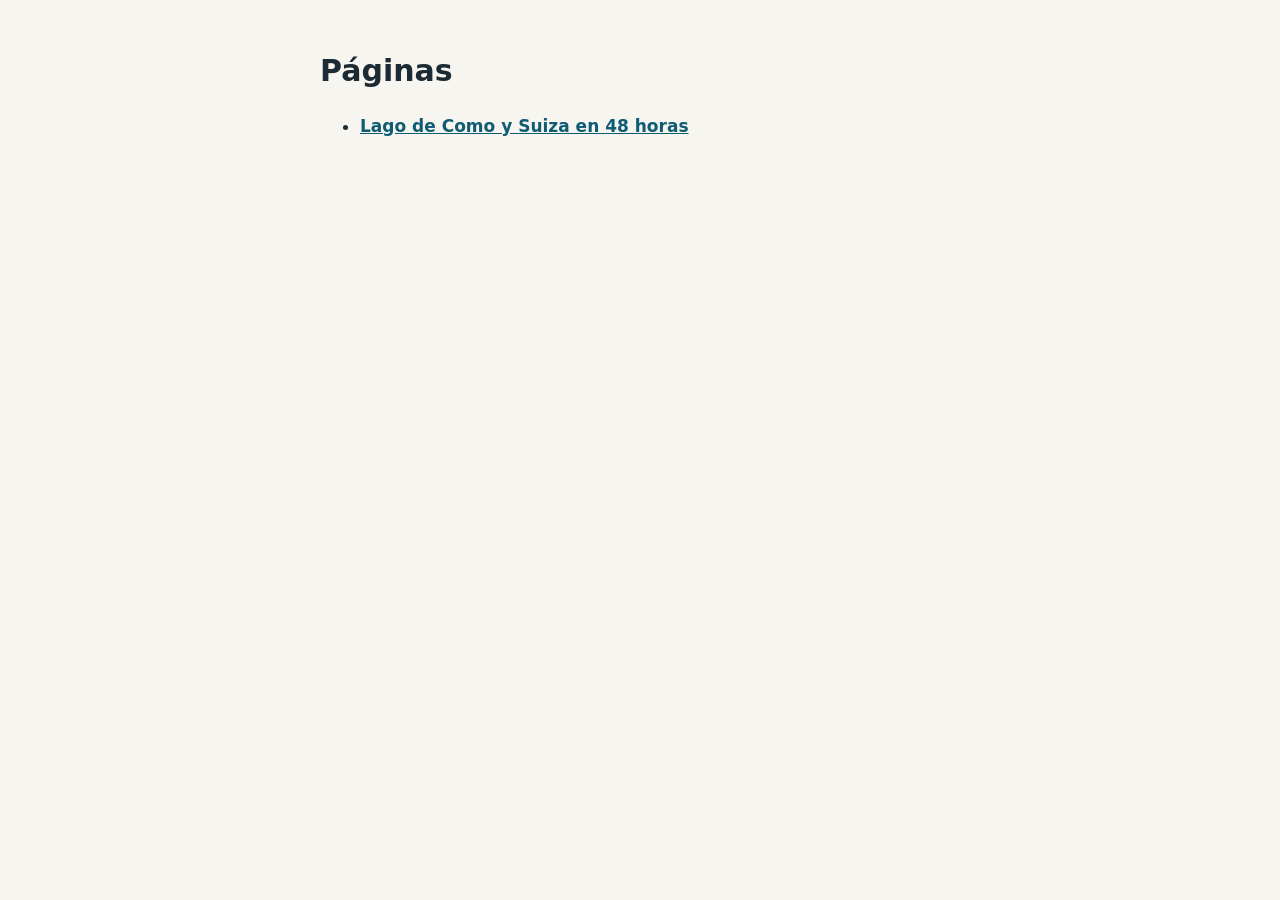
==== index.html @ 74ced118 "Add files via upload" ====
<!doctype html>
<html lang="es">
<meta charset="utf-8">
<meta name="viewport" content="width=device-width, initial-scale=1">
<meta name="robots" content="noindex">
<title>Páginas</title>
<style>
:root{--bg:#F7F5F0;--ink:#1C2A33;--muted:#566670;--accent:#0F5C73;color-scheme:light dark}
@media (prefers-color-scheme:dark){:root{--bg:#12191E;--ink:#E9EEF0;--muted:#A3B3BB;--accent:#6CC2D8}}
body{margin:0;background:var(--bg);color:var(--ink);font:400 17px/1.55 system-ui,-apple-system,"Segoe UI",sans-serif}
main{max-width:640px;margin:0 auto;padding:48px 16px}
h1{font-size:30px;margin:0 0 18px}
a{color:var(--accent);font-weight:600}
li{margin:8px 0}
</style>
<main>
<h1>Páginas</h1>
<ul>
<li><a href="./como-suiza/">Lago de Como y Suiza en 48 horas</a></li>
</ul>
</main>
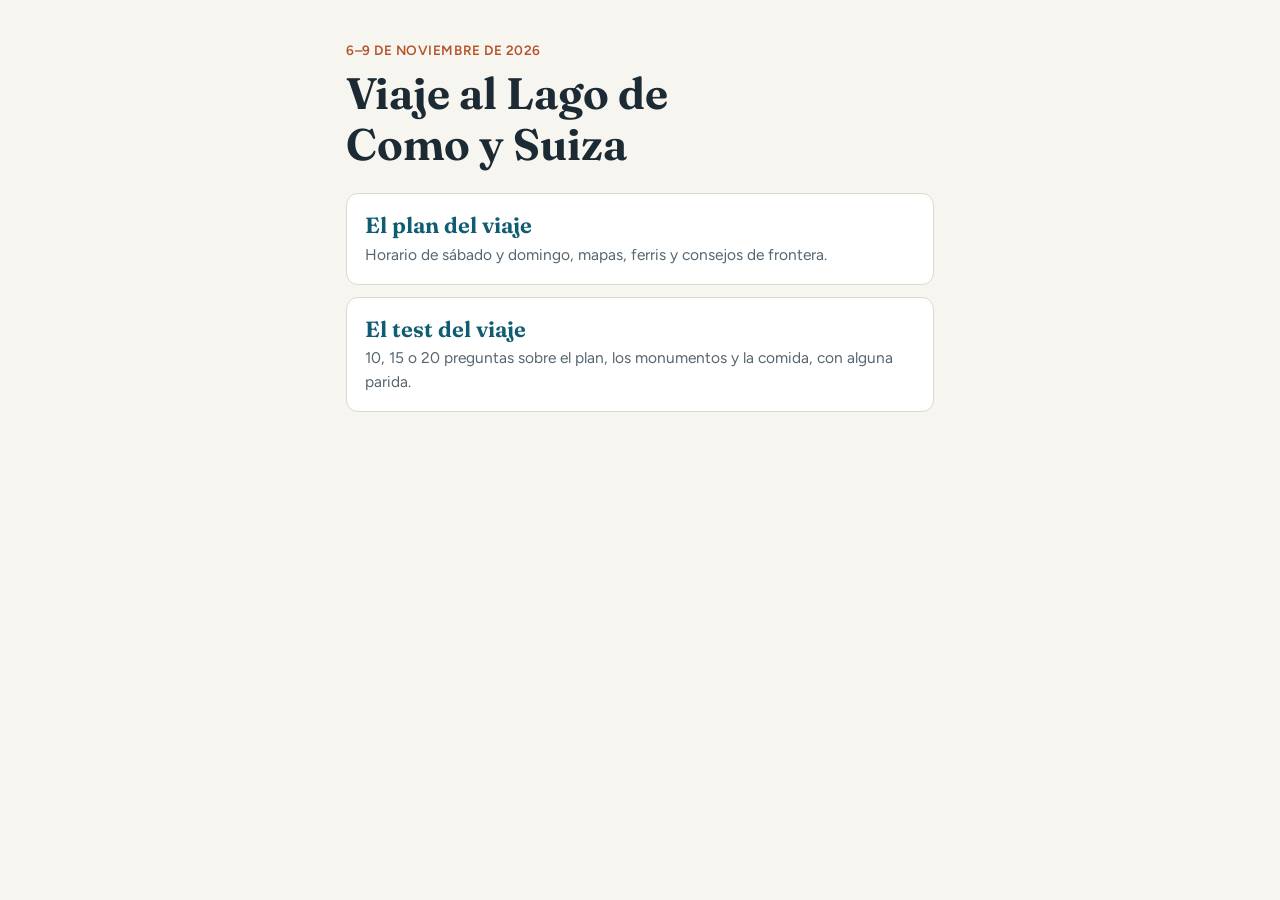
==== commit f9f89609: "Add files via upload" ====
--- a/index.html
+++ b/index.html
@@ -1,21 +1,37 @@
 <!doctype html>
 <html lang="es">
+<head>
 <meta charset="utf-8">
-<meta name="viewport" content="width=device-width, initial-scale=1">
+<meta name="viewport" content="width=device-width, initial-scale=1, viewport-fit=cover">
 <meta name="robots" content="noindex">
-<title>Páginas</title>
+<title>Viaje a Como y Suiza</title>
+<meta property="og:title" content="Viaje al Lago de Como y Suiza">
+<meta property="og:description" content="El plan del viaje y el test para ver cuánto sabes de él.">
+<meta property="og:image" content="https://marcosfp.github.io/paginas-claude/test-viaje/balbianello.jpg">
+<link href="https://fonts.googleapis.com/css2?family=Fraunces:opsz,wght@9..144,650&family=Figtree:wght@400;500;600&display=swap" rel="stylesheet">
 <style>
-:root{--bg:#F7F5F0;--ink:#1C2A33;--muted:#566670;--accent:#0F5C73;color-scheme:light dark}
-@media (prefers-color-scheme:dark){:root{--bg:#12191E;--ink:#E9EEF0;--muted:#A3B3BB;--accent:#6CC2D8}}
-body{margin:0;background:var(--bg);color:var(--ink);font:400 17px/1.55 system-ui,-apple-system,"Segoe UI",sans-serif}
-main{max-width:640px;margin:0 auto;padding:48px 16px}
-h1{font-size:30px;margin:0 0 18px}
-a{color:var(--accent);font-weight:600}
-li{margin:8px 0}
+:root{--bg:#F7F5F0;--surface:#FFFFFF;--ink:#1C2A33;--muted:#566670;--line:#DDD8CD;--accent:#0F5C73;--terra:#B4532A}
+@media (prefers-color-scheme:dark){:root{--bg:#12191E;--surface:#1A2329;--ink:#E9EEF0;--muted:#A3B3BB;--line:#2F3C45;--accent:#6CC2D8;--terra:#E79A74;color-scheme:dark}}
+*{box-sizing:border-box}
+body{margin:0;background:var(--bg);color:var(--ink);font:400 17px/1.5 Figtree,system-ui,-apple-system,"Segoe UI",sans-serif}
+main{max-width:620px;margin:0 auto;padding:40px max(16px,env(safe-area-inset-right,0px)) 40px max(16px,env(safe-area-inset-left,0px))}
+.kicker{font-weight:600;color:var(--terra);font-size:13.5px;letter-spacing:.04em;text-transform:uppercase;margin:0 0 8px}
+h1{font-family:Fraunces,Georgia,serif;font-weight:650;font-size:clamp(32px,8vw,44px);line-height:1.15;margin:0 0 24px;text-wrap:balance}
+.tarjetas{display:grid;gap:12px;list-style:none;margin:0;padding:0}
+.tarjetas a{display:block;padding:18px;background:var(--surface);border:1px solid var(--line);border-radius:12px;text-decoration:none;color:var(--ink);transition:border-color .12s}
+.tarjetas a:hover{border-color:var(--accent)}
+.tarjetas strong{display:block;font-family:Fraunces,Georgia,serif;font-size:22px;font-weight:650;color:var(--accent);line-height:1.2}
+.tarjetas span{display:block;margin-top:4px;color:var(--muted);font-size:15.5px}
 </style>
+</head>
+<body>
 <main>
-<h1>Páginas</h1>
-<ul>
-<li><a href="./como-suiza/">Lago de Como y Suiza en 48 horas</a></li>
-</ul>
-</main>+  <p class="kicker">6–9 de noviembre de 2026</p>
+  <h1>Viaje al Lago de Como y Suiza</h1>
+  <ul class="tarjetas">
+    <li><a href="./como-suiza/"><strong>El plan del viaje</strong><span>Horario de sábado y domingo, mapas, ferris y consejos de frontera.</span></a></li>
+    <li><a href="./test-viaje/"><strong>El test del viaje</strong><span>10, 15 o 20 preguntas sobre el plan, los monumentos y la comida, con alguna parida.</span></a></li>
+  </ul>
+</main>
+</body>
+</html>
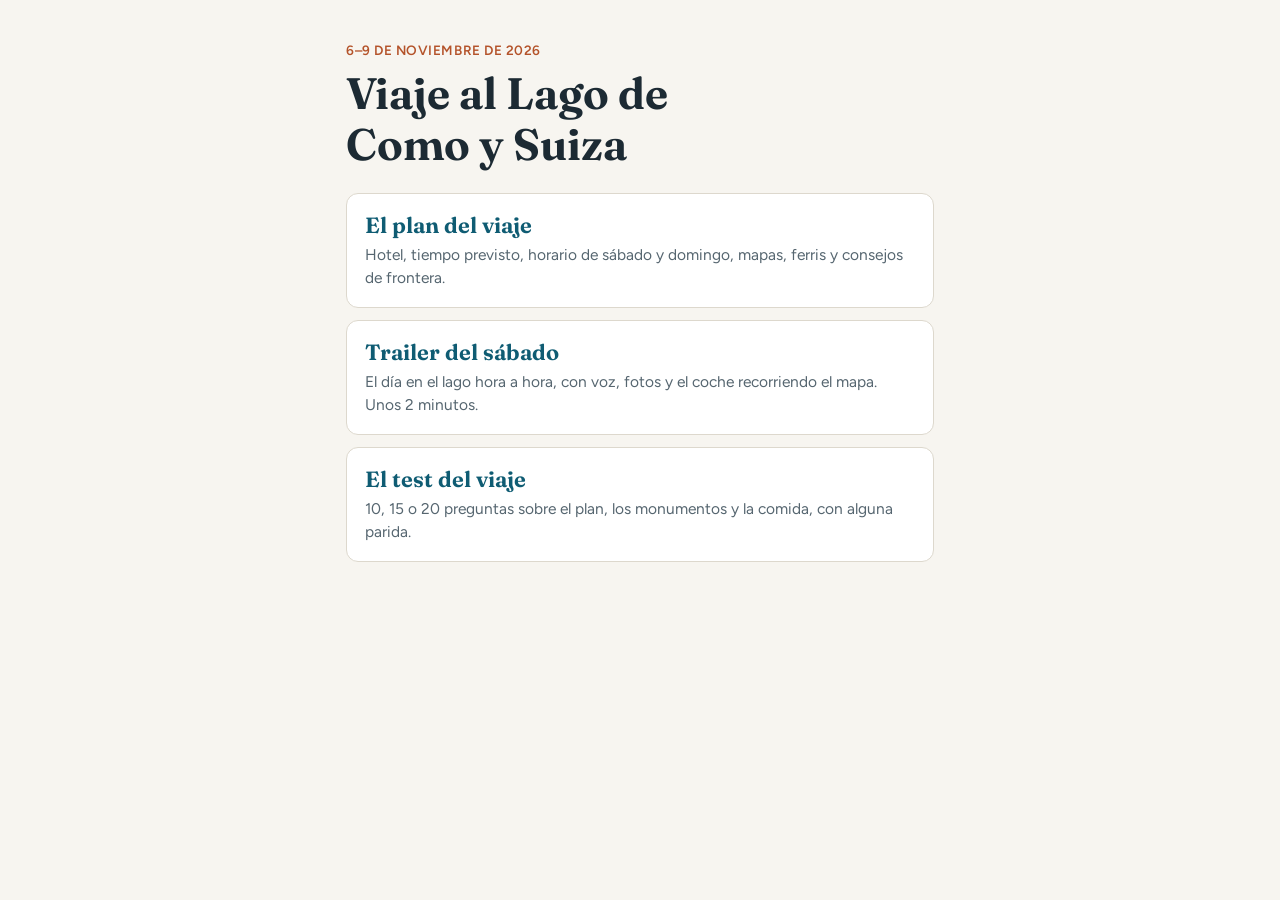
==== commit c623c19e: "Add files via upload" ====
--- a/index.html
+++ b/index.html
@@ -6,7 +6,7 @@
 <meta name="robots" content="noindex">
 <title>Viaje a Como y Suiza</title>
 <meta property="og:title" content="Viaje al Lago de Como y Suiza">
-<meta property="og:description" content="El plan del viaje y el test para ver cuánto sabes de él.">
+<meta property="og:description" content="El plan del viaje, el trailer del sábado y el test para ver cuánto sabes.">
 <meta property="og:image" content="https://marcosfp.github.io/paginas-claude/test-viaje/balbianello.jpg">
 <link href="https://fonts.googleapis.com/css2?family=Fraunces:opsz,wght@9..144,650&family=Figtree:wght@400;500;600&display=swap" rel="stylesheet">
 <style>
@@ -29,7 +29,8 @@
   <p class="kicker">6–9 de noviembre de 2026</p>
   <h1>Viaje al Lago de Como y Suiza</h1>
   <ul class="tarjetas">
-    <li><a href="./como-suiza/"><strong>El plan del viaje</strong><span>Horario de sábado y domingo, mapas, ferris y consejos de frontera.</span></a></li>
+    <li><a href="./como-suiza/"><strong>El plan del viaje</strong><span>Hotel, tiempo previsto, horario de sábado y domingo, mapas, ferris y consejos de frontera.</span></a></li>
+    <li><a href="./como-suiza/trailer-sabado.html"><strong>Trailer del sábado</strong><span>El día en el lago hora a hora, con voz, fotos y el coche recorriendo el mapa. Unos 2 minutos.</span></a></li>
     <li><a href="./test-viaje/"><strong>El test del viaje</strong><span>10, 15 o 20 preguntas sobre el plan, los monumentos y la comida, con alguna parida.</span></a></li>
   </ul>
 </main>
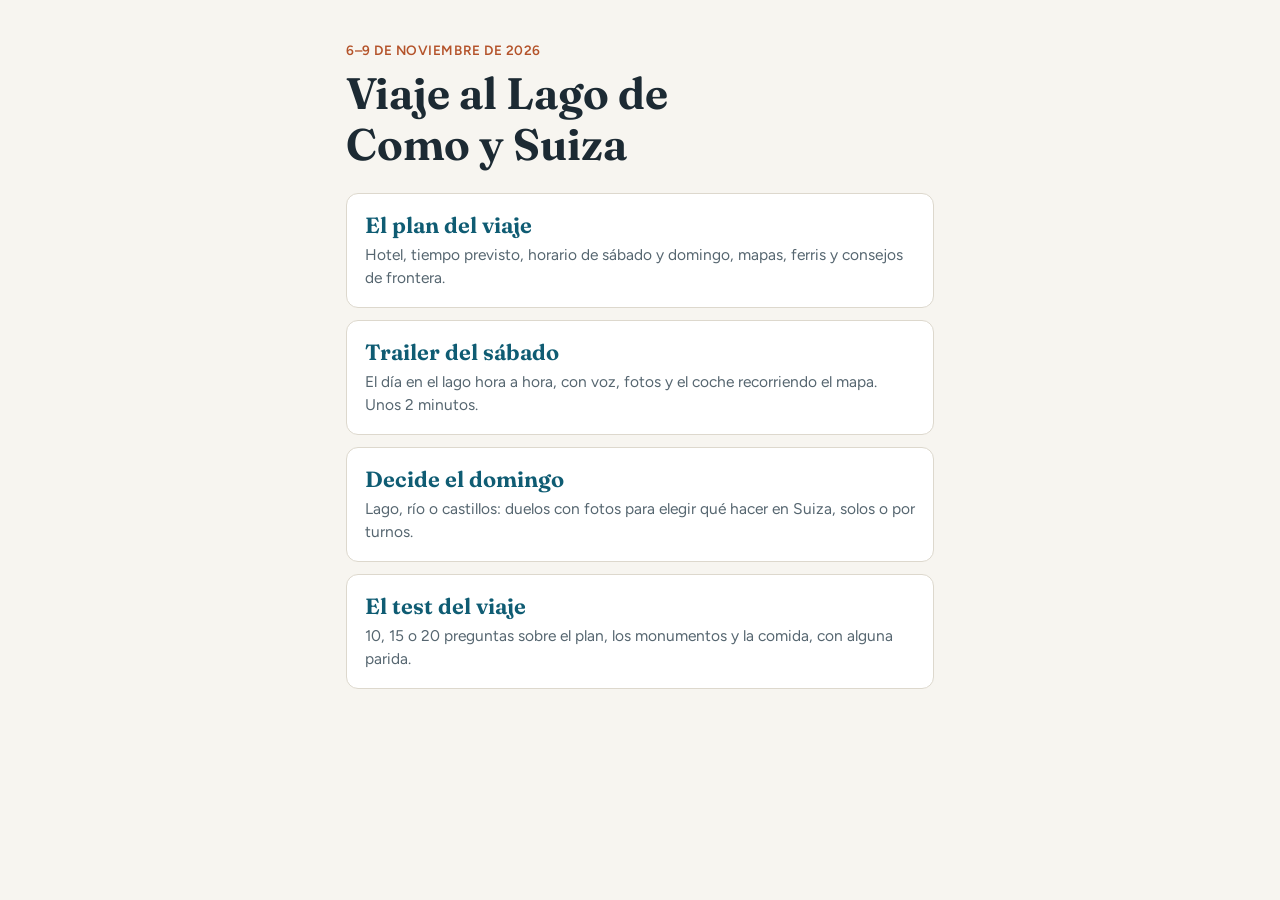
==== commit bb9f3790: "Add files via upload" ====
--- a/index.html
+++ b/index.html
@@ -31,6 +31,7 @@
   <ul class="tarjetas">
     <li><a href="./como-suiza/"><strong>El plan del viaje</strong><span>Hotel, tiempo previsto, horario de sábado y domingo, mapas, ferris y consejos de frontera.</span></a></li>
     <li><a href="./como-suiza/trailer-sabado.html"><strong>Trailer del sábado</strong><span>El día en el lago hora a hora, con voz, fotos y el coche recorriendo el mapa. Unos 2 minutos.</span></a></li>
+    <li><a href="./decide-domingo/"><strong>Decide el domingo</strong><span>Lago, río o castillos: duelos con fotos para elegir qué hacer en Suiza, solos o por turnos.</span></a></li>
     <li><a href="./test-viaje/"><strong>El test del viaje</strong><span>10, 15 o 20 preguntas sobre el plan, los monumentos y la comida, con alguna parida.</span></a></li>
   </ul>
 </main>
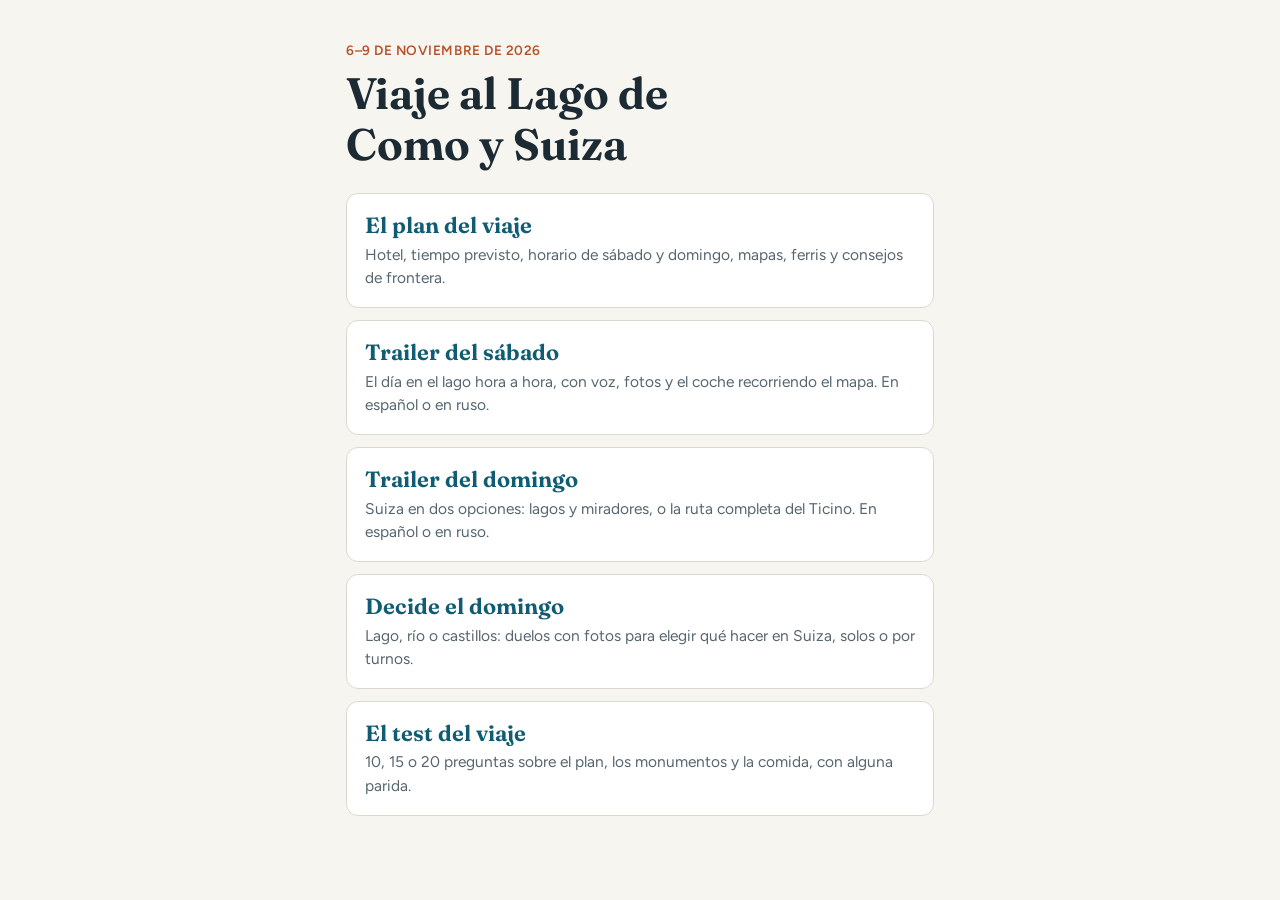
==== commit c4bf2c0b: "Add files via upload" ====
--- a/index.html
+++ b/index.html
@@ -30,7 +30,8 @@
   <h1>Viaje al Lago de Como y Suiza</h1>
   <ul class="tarjetas">
     <li><a href="./como-suiza/"><strong>El plan del viaje</strong><span>Hotel, tiempo previsto, horario de sábado y domingo, mapas, ferris y consejos de frontera.</span></a></li>
-    <li><a href="./como-suiza/trailer-sabado.html"><strong>Trailer del sábado</strong><span>El día en el lago hora a hora, con voz, fotos y el coche recorriendo el mapa. Unos 2 minutos.</span></a></li>
+    <li><a href="./como-suiza/trailer-sabado.html"><strong>Trailer del sábado</strong><span>El día en el lago hora a hora, con voz, fotos y el coche recorriendo el mapa. En español o en ruso.</span></a></li>
+    <li><a href="./como-suiza/trailer-domingo.html"><strong>Trailer del domingo</strong><span>Suiza en dos opciones: lagos y miradores, o la ruta completa del Ticino. En español o en ruso.</span></a></li>
     <li><a href="./decide-domingo/"><strong>Decide el domingo</strong><span>Lago, río o castillos: duelos con fotos para elegir qué hacer en Suiza, solos o por turnos.</span></a></li>
     <li><a href="./test-viaje/"><strong>El test del viaje</strong><span>10, 15 o 20 preguntas sobre el plan, los monumentos y la comida, con alguna parida.</span></a></li>
   </ul>
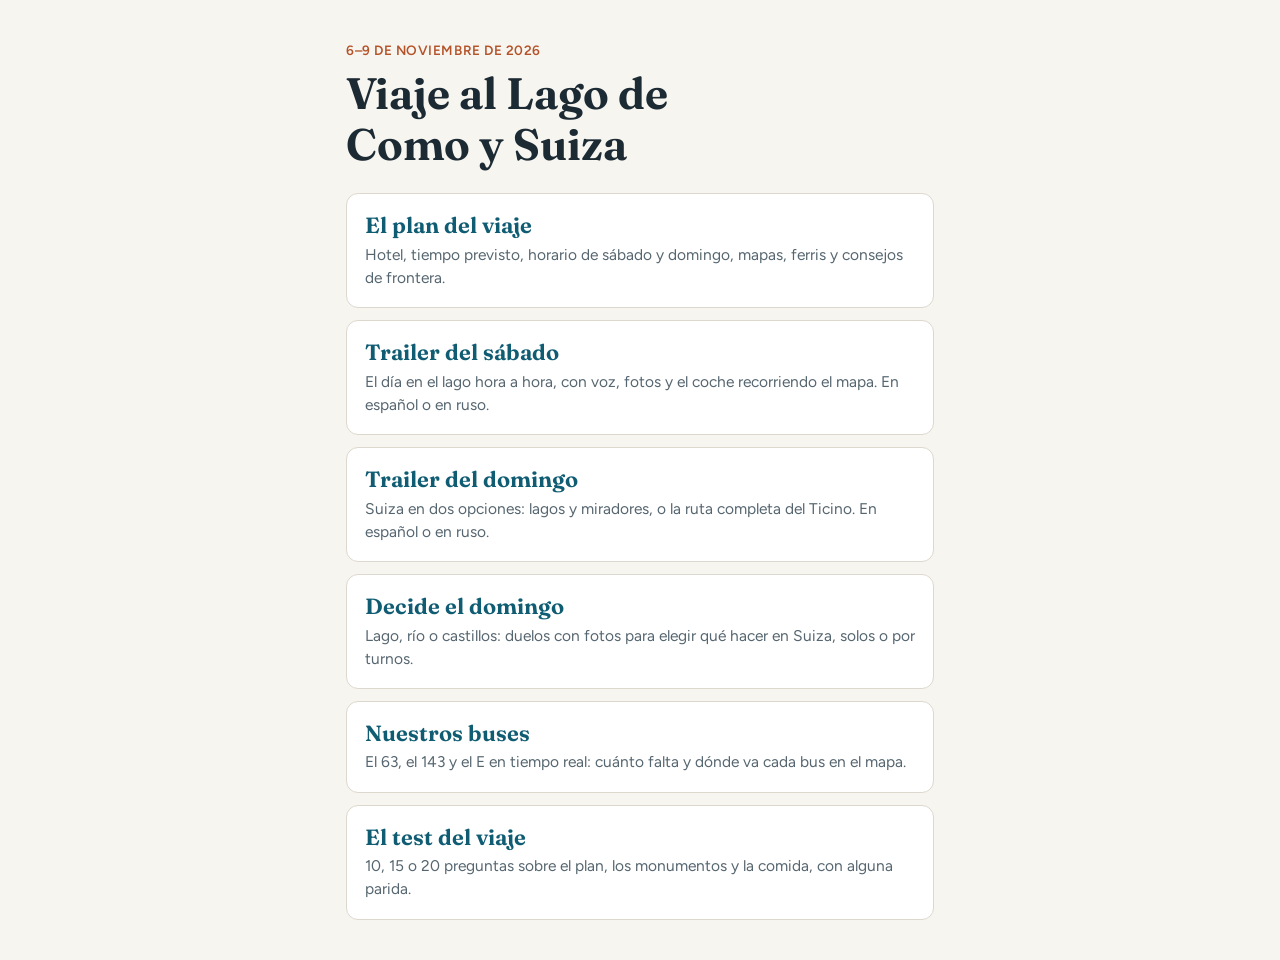
==== commit ea0c788b: "Añadir página de buses EMT en tiempo real Co-Authored-By: Claude Opus 5.5 <noreply@anthropic.com>" ====
--- a/index.html
+++ b/index.html
@@ -33,6 +33,7 @@
     <li><a href="./como-suiza/trailer-sabado.html"><strong>Trailer del sábado</strong><span>El día en el lago hora a hora, con voz, fotos y el coche recorriendo el mapa. En español o en ruso.</span></a></li>
     <li><a href="./como-suiza/trailer-domingo.html"><strong>Trailer del domingo</strong><span>Suiza en dos opciones: lagos y miradores, o la ruta completa del Ticino. En español o en ruso.</span></a></li>
     <li><a href="./decide-domingo/"><strong>Decide el domingo</strong><span>Lago, río o castillos: duelos con fotos para elegir qué hacer en Suiza, solos o por turnos.</span></a></li>
+    <li><a href="./buses/"><strong>Nuestros buses</strong><span>El 63, el 143 y el E en tiempo real: cuánto falta y dónde va cada bus en el mapa.</span></a></li>
     <li><a href="./test-viaje/"><strong>El test del viaje</strong><span>10, 15 o 20 preguntas sobre el plan, los monumentos y la comida, con alguna parida.</span></a></li>
   </ul>
 </main>
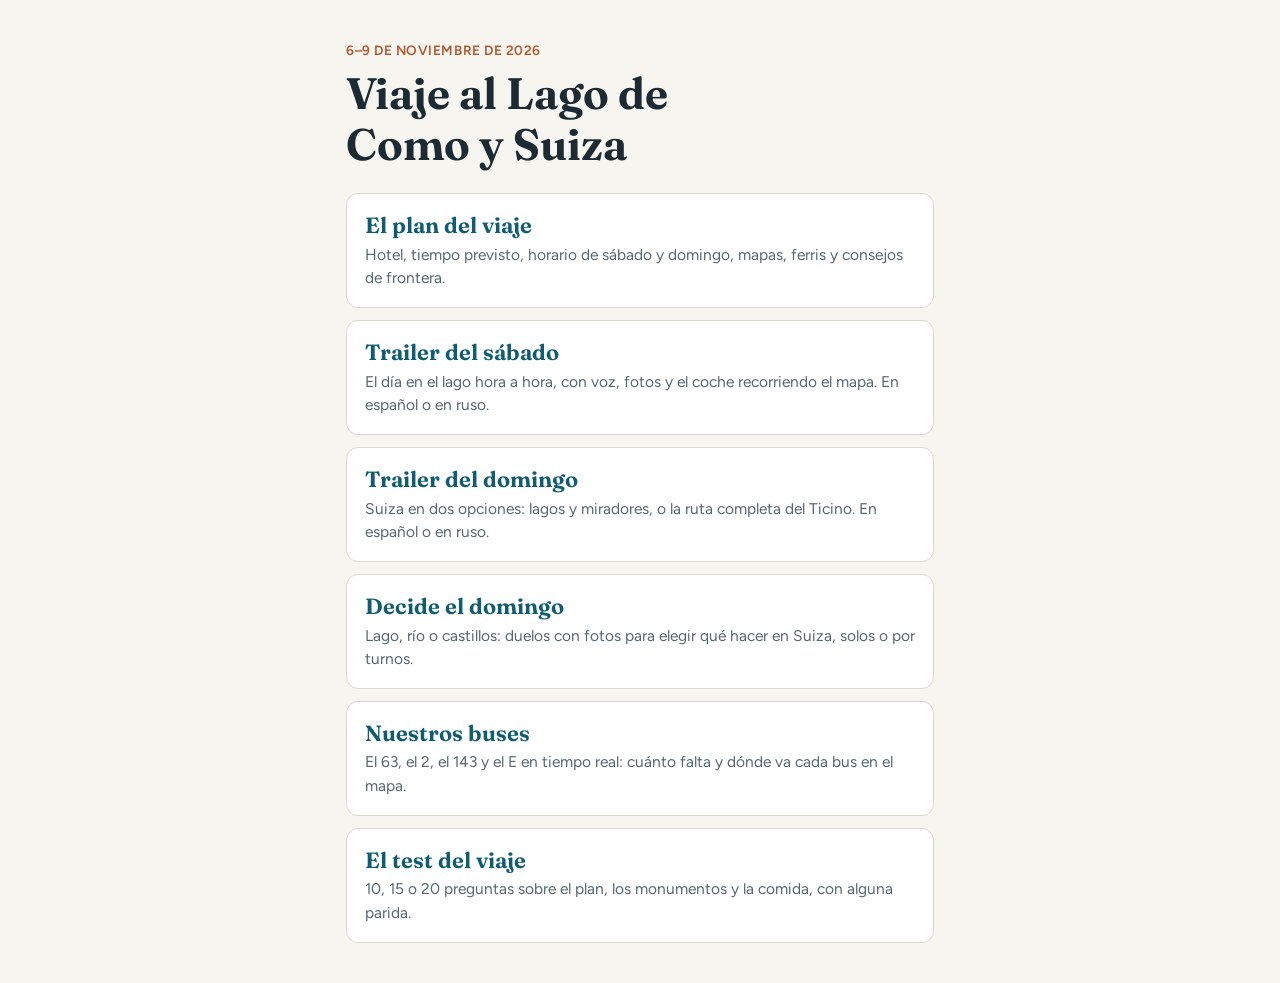
==== commit 81136e04: "Buses: añadir la parada 199 Ibiza-Máiquez (línea 2) a Nuestras paradas Co-Authored-By: Claude Opus 5" ====
--- a/index.html
+++ b/index.html
@@ -33,7 +33,7 @@
     <li><a href="./como-suiza/trailer-sabado.html"><strong>Trailer del sábado</strong><span>El día en el lago hora a hora, con voz, fotos y el coche recorriendo el mapa. En español o en ruso.</span></a></li>
     <li><a href="./como-suiza/trailer-domingo.html"><strong>Trailer del domingo</strong><span>Suiza en dos opciones: lagos y miradores, o la ruta completa del Ticino. En español o en ruso.</span></a></li>
     <li><a href="./decide-domingo/"><strong>Decide el domingo</strong><span>Lago, río o castillos: duelos con fotos para elegir qué hacer en Suiza, solos o por turnos.</span></a></li>
-    <li><a href="./buses/"><strong>Nuestros buses</strong><span>El 63, el 143 y el E en tiempo real: cuánto falta y dónde va cada bus en el mapa.</span></a></li>
+    <li><a href="./buses/"><strong>Nuestros buses</strong><span>El 63, el 2, el 143 y el E en tiempo real: cuánto falta y dónde va cada bus en el mapa.</span></a></li>
     <li><a href="./test-viaje/"><strong>El test del viaje</strong><span>10, 15 o 20 preguntas sobre el plan, los monumentos y la comida, con alguna parida.</span></a></li>
   </ul>
 </main>
